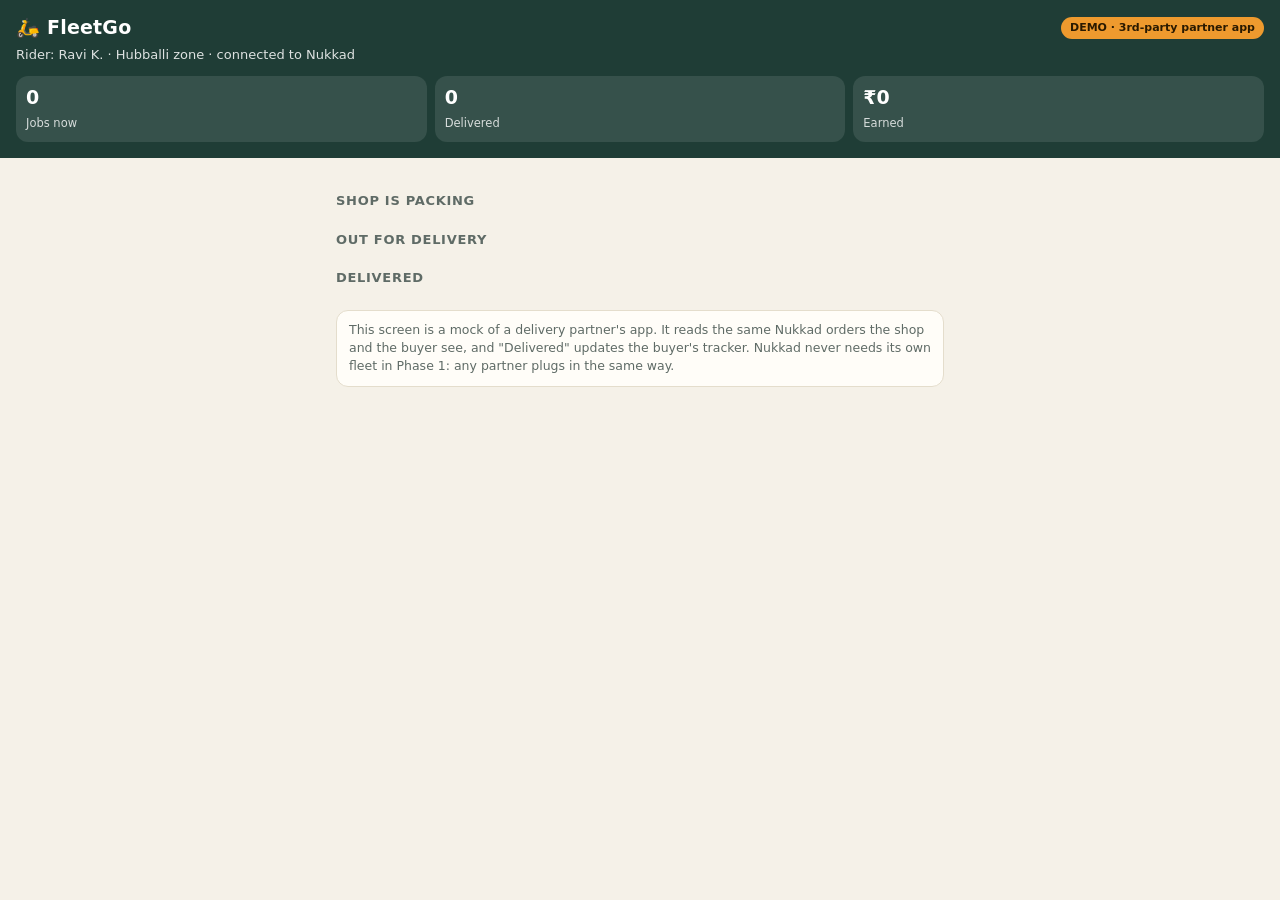
==== delivery/index.html @ 938b2078 "Mock delivery partner app (FleetGo) at /delivery/" ====
<!doctype html>
<html lang="en">
<head>
<title>Nukkad Delivery Partner (demo)</title>
<meta charset="utf-8">
<meta name="viewport" content="width=device-width, initial-scale=1, viewport-fit=cover">
<meta name="theme-color" content="#1F3D36">
<link rel="icon" href="../icons/seller-192.png">
<style>
:root{--ink:#1d2321;--mut:#5f6b66;--bg:#f5f1e8;--card:#fff;--line:#e4ddcc;--forest:#1F3D36;--amber:#EE9A2E;--ok:#2f7d4f}
*{box-sizing:border-box}
body{margin:0;background:var(--bg);color:var(--ink);font:15px/1.45 system-ui,-apple-system,"Segoe UI",Roboto,sans-serif}
header{background:var(--forest);color:#fff;padding:14px 16px 16px}
.row{display:flex;align-items:center;gap:10px}
.sp{flex:1}
.logo{font-weight:800;font-size:19px;letter-spacing:.2px}
.tag{font-size:11px;background:var(--amber);color:#2a1a00;border-radius:99px;padding:3px 9px;font-weight:700}
.sub{font-size:13px;opacity:.85;margin-top:4px}
.stats{display:grid;grid-template-columns:repeat(3,1fr);gap:8px;margin-top:12px}
.stat{background:rgba(255,255,255,.1);border-radius:12px;padding:8px 10px}
.stat b{display:block;font-size:19px}
.stat span{font-size:11.5px;opacity:.8}
main{padding:14px 16px 40px;max-width:640px;margin:0 auto}
h2{font-size:13px;letter-spacing:.7px;text-transform:uppercase;color:var(--mut);margin:20px 0 8px}
.job{background:var(--card);border:1px solid var(--line);border-radius:16px;padding:13px 14px;margin-bottom:10px}
.job .top{display:flex;gap:8px;align-items:center}
.id{font-weight:800}
.pill{font-size:11.5px;font-weight:700;border-radius:99px;padding:3px 9px;background:#fff1d9;color:#7a4a00}
.pill.go{background:#dff2e6;color:#1d5c36}
.pill.done{background:#e8e8e8;color:#555}
.line{display:flex;gap:8px;margin-top:8px;color:var(--ink)}
.line i{font-style:normal;width:22px;text-align:center}
.line small{display:block;color:var(--mut)}
.pay{margin-left:auto;font-weight:800;color:var(--forest)}
button{font:inherit;font-weight:700;border:0;border-radius:12px;padding:11px 14px;cursor:pointer;background:var(--forest);color:#fff;width:100%;margin-top:10px}
button.alt{background:#fff;color:var(--forest);border:1px solid var(--forest)}
button:disabled{opacity:.5}
.empty{color:var(--mut);text-align:center;padding:22px 10px;border:1px dashed var(--line);border-radius:14px;background:#fffdf8}
.note{font-size:12.5px;color:var(--mut);margin-top:22px;padding:10px 12px;border-radius:12px;background:#fffdf8;border:1px solid var(--line)}
</style>
</head>
<body>
<header>
  <div class="row"><span class="logo">🛵 FleetGo</span><span class="sp"></span><span class="tag">DEMO · 3rd-party partner app</span></div>
  <div class="sub">Rider: Ravi K. · Hubballi zone · connected to Nukkad</div>
  <div class="stats">
    <div class="stat"><b id="sJobs">0</b><span>Jobs now</span></div>
    <div class="stat"><b id="sDone">0</b><span>Delivered</span></div>
    <div class="stat"><b id="sEarn">₹0</b><span>Earned</span></div>
  </div>
</header>
<main>
  <h2>Shop is packing</h2><div id="packing"></div>
  <h2>Out for delivery</h2><div id="going"></div>
  <h2>Delivered</h2><div id="done"></div>
  <p class="note">This screen is a mock of a delivery partner's app. It reads the same Nukkad orders the shop and the buyer see, and "Delivered" updates the buyer's tracker. Nukkad never needs its own fleet in Phase 1: any partner plugs in the same way.</p>
</main>
<script src="../config.js"></script>
<script>
(function () {
  var C = window.NK_CONFIG, H = {apikey: C.supabaseKey, Authorization: 'Bearer ' + C.supabaseKey, 'Content-Type': 'application/json'};
  var shops = {}, orders = [], busy = {};
  var rs = function (n) { return '₹' + Number(n || 0).toLocaleString('en-IN'); };
  var esc = function (s) { return String(s == null ? '' : s).replace(/[&<>"']/g, function (c) { return {'&': '&amp;', '<': '&lt;', '>': '&gt;', '"': '&quot;', "'": '&#39;'}[c]; }); };
  function get(table, q) { return fetch(C.supabaseUrl + '/rest/v1/' + table + '?select=id,data&' + q, {headers: H}).then(function (r) { return r.ok ? r.json() : []; }); }
  function load() {
    return Promise.all([get('nk_shops', 'limit=200'), get('nk_orders', 'order=updated_at.desc&limit=80')]).then(function (res) {
      shops = {}; res[0].forEach(function (r) { shops[r.id] = r.data; });
      orders = res[1].map(function (r) { return Object.assign({id: r.id}, r.data); }).filter(function (o) { return o.mode === 'delivery'; });
      draw();
    }).catch(function () {});
  }
  function card(o, kind) {
    var s = shops[o.shopId] || {name: 'Shop', address: ''};
    var items = (o.items || []).map(function (i) { return i.qty + '× ' + i.name; }).join(', ');
    var pill = kind === 'going' ? '<span class="pill go">On the way</span>' : kind === 'done' ? '<span class="pill done">Delivered</span>' : '<span class="pill">Packing</span>';
    var btn = kind === 'going' ? '<button data-id="' + esc(o.id) + '">✓ Mark delivered</button>' : '';
    return '<div class="job"><div class="top"><span class="id">' + esc(o.id) + '</span>' + pill + '<span class="pay">' + rs(Math.max(20, Number(o.fee) || 25)) + '</span></div>' +
      '<div class="line"><i>🏪</i><div><b>Pick up: ' + esc(s.name) + '</b><small>' + esc(items) + '</small></div></div>' +
      '<div class="line"><i>📍</i><div><b>Drop: ' + esc(o.buyer) + '</b><small>' + esc(o.address) + '</small></div></div>' + btn + '</div>';
  }
  function draw() {
    var p = orders.filter(function (o) { return o.status === 'confirmed'; });
    var g = orders.filter(function (o) { return o.status === 'ready'; });
    var d = orders.filter(function (o) { return o.status === 'completed'; });
    function fill(id, list, kind, msg) { document.getElementById(id).innerHTML = list.length ? list.map(function (o) { return card(o, kind); }).join('') : '<div class="empty">' + msg + '</div>'; }
    fill('packing', p, 'packing', 'No jobs yet. A job appears when a shop accepts a delivery order.');
    fill('going', g, 'going', 'Nothing out right now. The shop taps "Send out for delivery" to hand over.');
    fill('done', d.slice(0, 6), 'done', 'No deliveries yet today.');
    document.getElementById('sJobs').textContent = p.length + g.length;
    document.getElementById('sDone').textContent = d.length;
    document.getElementById('sEarn').textContent = rs(d.reduce(function (a, o) { return a + Math.max(20, Number(o.fee) || 25); }, 0));
  }
  document.addEventListener('click', function (e) {
    var b = e.target.closest('button[data-id]'); if (!b || busy[b.dataset.id]) return;
    busy[b.dataset.id] = 1; b.disabled = true; b.textContent = 'Updating…';
    fetch(C.supabaseUrl + '/rest/v1/rpc/nk_patch', {method: 'POST', headers: H, body: JSON.stringify({t: 'orders', doc_id: b.dataset.id, patch: {status: 'completed', statusAt: Date.now(), via: 'partner'}})})
      .then(function () { delete busy[b.dataset.id]; load(); });
  });
  load(); setInterval(load, 3000);
})();
</script>
</body>
</html>
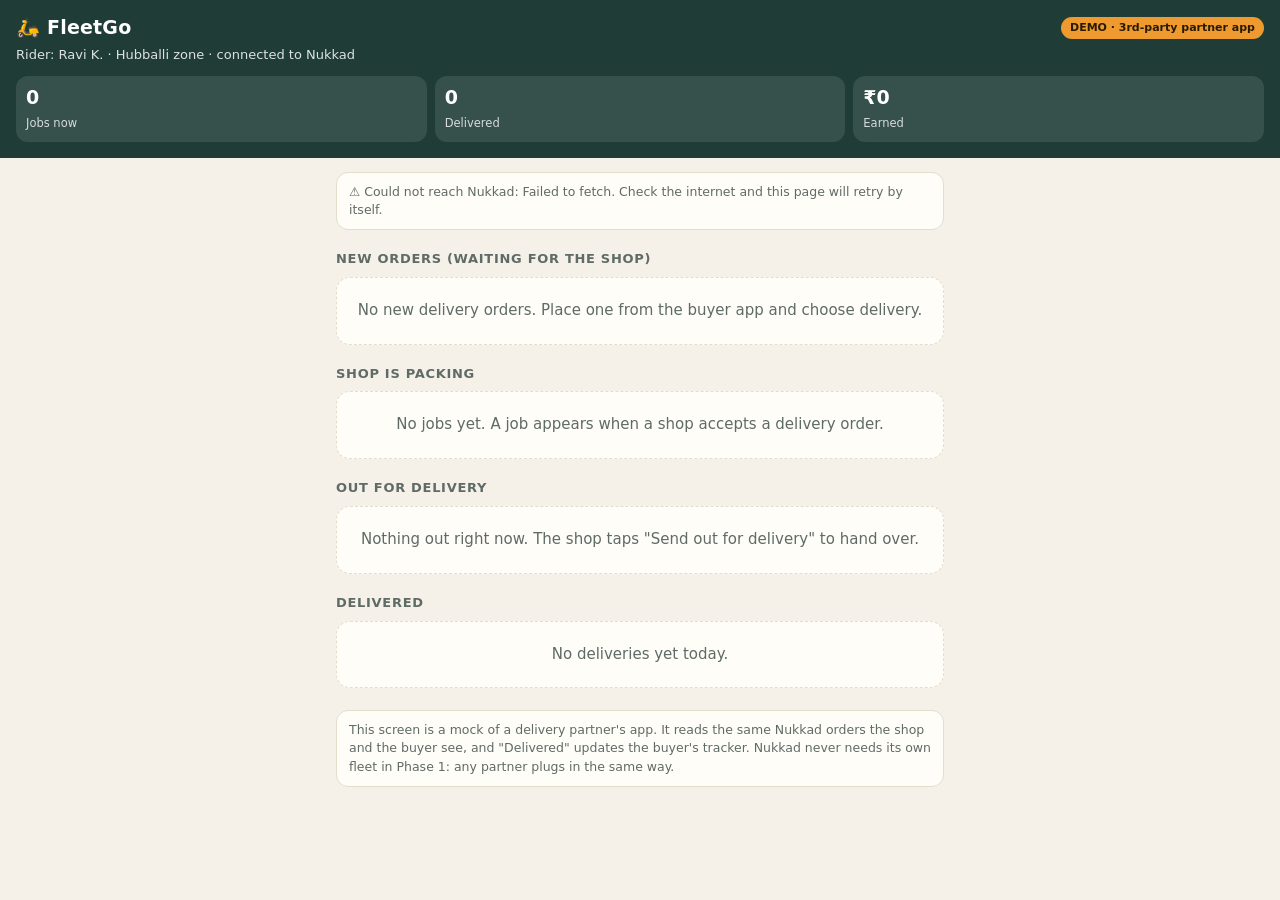
==== commit d36c46fa: "FleetGo: show new orders, pickup count and a clear error message" ====
--- a/delivery/index.html
+++ b/delivery/index.html
@@ -50,6 +50,8 @@
   </div>
 </header>
 <main>
+  <div id="msg" class="note" style="margin:0 0 6px"></div>
+  <h2>New orders (waiting for the shop)</h2><div id="newo"></div>
   <h2>Shop is packing</h2><div id="packing"></div>
   <h2>Out for delivery</h2><div id="going"></div>
   <h2>Delivered</h2><div id="done"></div>
@@ -62,32 +64,38 @@
   var shops = {}, orders = [], busy = {};
   var rs = function (n) { return '₹' + Number(n || 0).toLocaleString('en-IN'); };
   var esc = function (s) { return String(s == null ? '' : s).replace(/[&<>"']/g, function (c) { return {'&': '&amp;', '<': '&lt;', '>': '&gt;', '"': '&quot;', "'": '&#39;'}[c]; }); };
-  function get(table, q) { return fetch(C.supabaseUrl + '/rest/v1/' + table + '?select=id,data&' + q, {headers: H}).then(function (r) { return r.ok ? r.json() : []; }); }
+  var pickups = 0;
+  function get(table, q) { return fetch(C.supabaseUrl + '/rest/v1/' + table + '?select=id,data&' + q, {headers: H}).then(function (r) { if (!r.ok) throw new Error('Database said ' + r.status); return r.json(); }); }
   function load() {
     return Promise.all([get('nk_shops', 'limit=200'), get('nk_orders', 'order=updated_at.desc&limit=80')]).then(function (res) {
       shops = {}; res[0].forEach(function (r) { shops[r.id] = r.data; });
-      orders = res[1].map(function (r) { return Object.assign({id: r.id}, r.data); }).filter(function (o) { return o.mode === 'delivery'; });
-      draw();
-    }).catch(function () {});
+      var all = res[1].map(function (r) { return Object.assign({id: r.id}, r.data); });
+      orders = all.filter(function (o) { return o.mode === 'delivery'; });
+      pickups = all.length - orders.length;
+      draw(); setMsg('Live · updated ' + new Date().toLocaleTimeString('en-IN', {hour: '2-digit', minute: '2-digit', second: '2-digit'}) + ' · ' + orders.length + ' delivery order' + (orders.length === 1 ? '' : 's') + (pickups ? ' (' + pickups + ' pickup order' + (pickups === 1 ? '' : 's') + ' not shown: only delivery orders need a rider)' : ''));
+    }).catch(function (e) { draw(); setMsg('⚠️ Could not reach Nukkad: ' + (e && e.message ? e.message : 'network problem') + '. Check the internet and this page will retry by itself.'); });
   }
   function card(o, kind) {
     var s = shops[o.shopId] || {name: 'Shop', address: ''};
     var items = (o.items || []).map(function (i) { return i.qty + '× ' + i.name; }).join(', ');
-    var pill = kind === 'going' ? '<span class="pill go">On the way</span>' : kind === 'done' ? '<span class="pill done">Delivered</span>' : '<span class="pill">Packing</span>';
+    var pill = kind === 'new' ? '<span class="pill">New</span>' : kind === 'going' ? '<span class="pill go">On the way</span>' : kind === 'done' ? '<span class="pill done">Delivered</span>' : '<span class="pill">Packing</span>';
     var btn = kind === 'going' ? '<button data-id="' + esc(o.id) + '">✓ Mark delivered</button>' : '';
     return '<div class="job"><div class="top"><span class="id">' + esc(o.id) + '</span>' + pill + '<span class="pay">' + rs(Math.max(20, Number(o.fee) || 25)) + '</span></div>' +
       '<div class="line"><i>🏪</i><div><b>Pick up: ' + esc(s.name) + '</b><small>' + esc(items) + '</small></div></div>' +
       '<div class="line"><i>📍</i><div><b>Drop: ' + esc(o.buyer) + '</b><small>' + esc(o.address) + '</small></div></div>' + btn + '</div>';
   }
+  function setMsg(t) { document.getElementById('msg').textContent = t; }
   function draw() {
+    var n = orders.filter(function (o) { return o.status === 'pending'; });
     var p = orders.filter(function (o) { return o.status === 'confirmed'; });
     var g = orders.filter(function (o) { return o.status === 'ready'; });
     var d = orders.filter(function (o) { return o.status === 'completed'; });
     function fill(id, list, kind, msg) { document.getElementById(id).innerHTML = list.length ? list.map(function (o) { return card(o, kind); }).join('') : '<div class="empty">' + msg + '</div>'; }
+    fill('newo', n, 'new', 'No new delivery orders. Place one from the buyer app and choose delivery.');
     fill('packing', p, 'packing', 'No jobs yet. A job appears when a shop accepts a delivery order.');
     fill('going', g, 'going', 'Nothing out right now. The shop taps "Send out for delivery" to hand over.');
     fill('done', d.slice(0, 6), 'done', 'No deliveries yet today.');
-    document.getElementById('sJobs').textContent = p.length + g.length;
+    document.getElementById('sJobs').textContent = n.length + p.length + g.length;
     document.getElementById('sDone').textContent = d.length;
     document.getElementById('sEarn').textContent = rs(d.reduce(function (a, o) { return a + Math.max(20, Number(o.fee) || 25); }, 0));
   }
